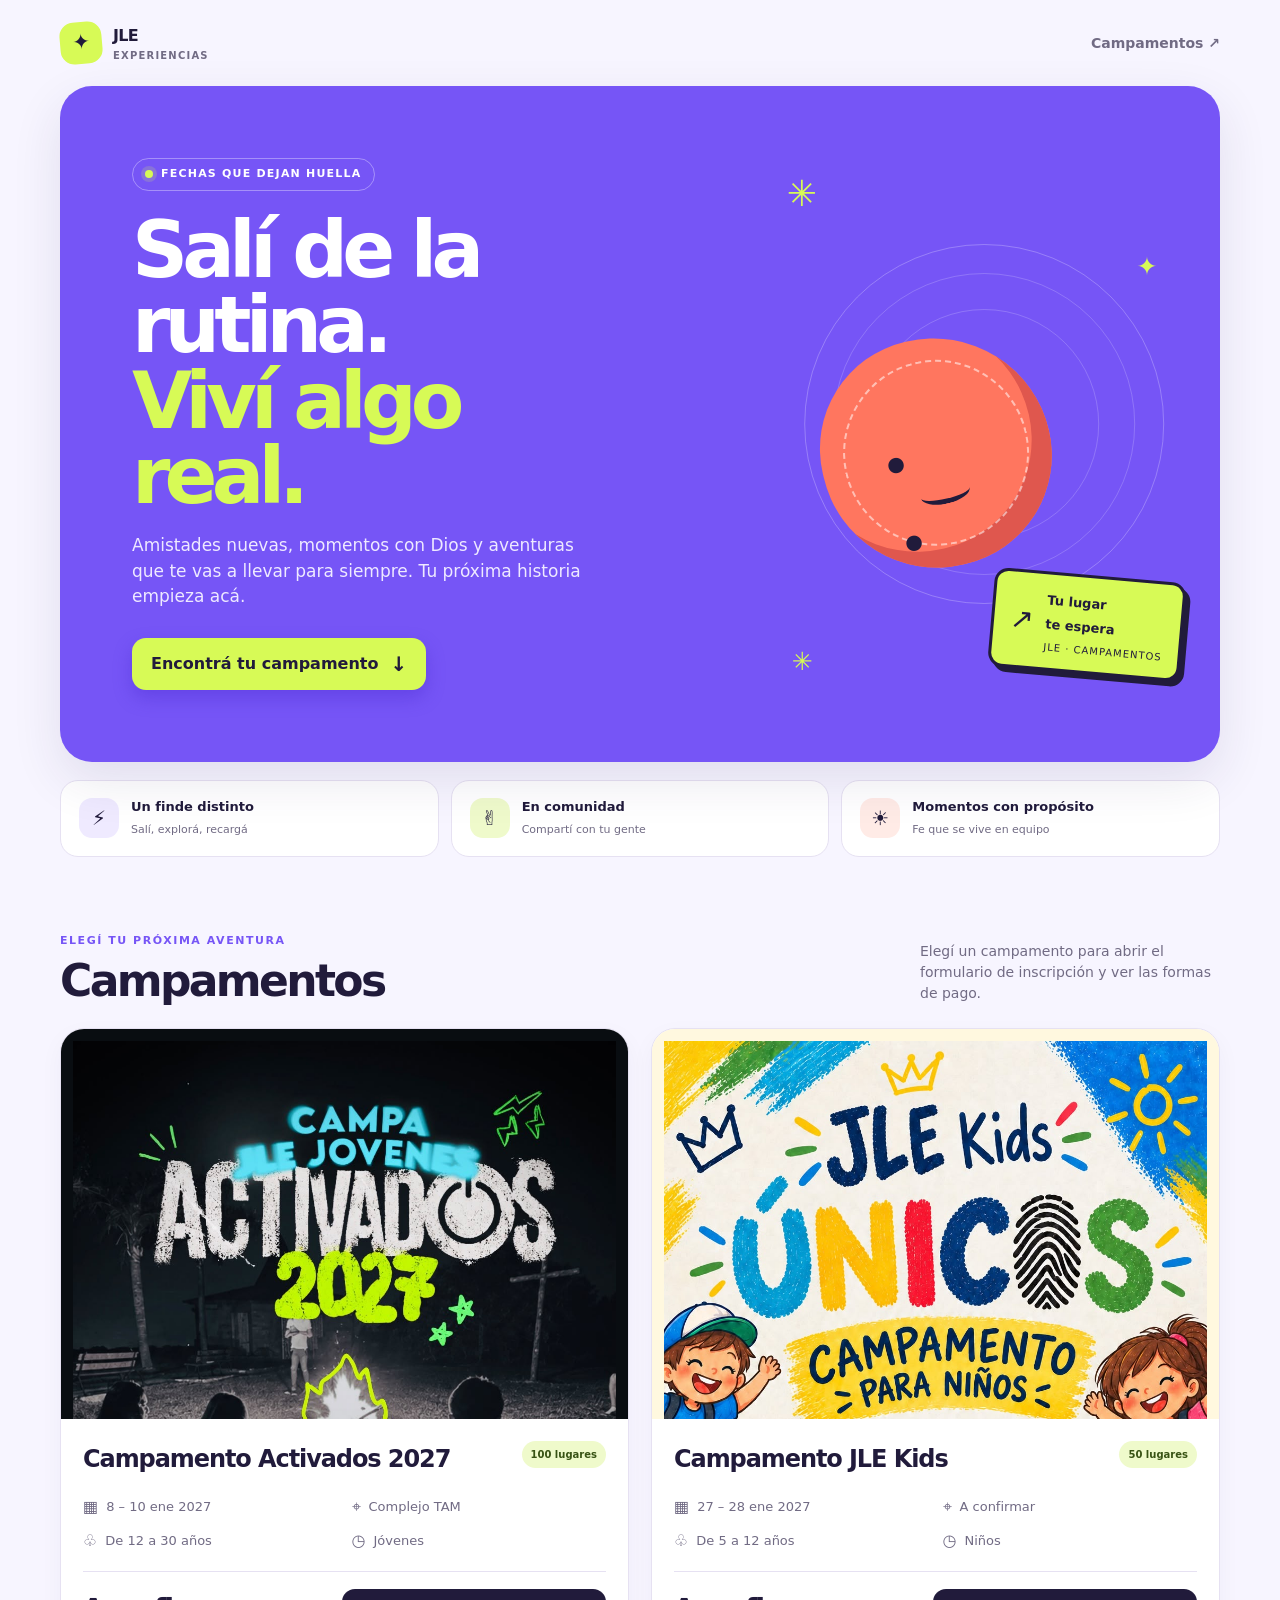
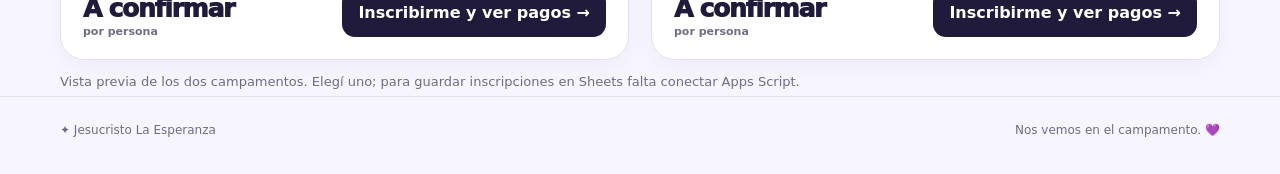
==== inscripcion.html @ 5f813d9d "Add files via upload" ====
<!DOCTYPE html>
<html lang="es-AR">
<head>
<meta charset="utf-8">
<meta name="viewport" content="width=device-width, initial-scale=1">
<meta name="theme-color" content="#f7f5ff">
<meta name="description" content="Viví los campamentos de Jesucristo La Esperanza. Elegí tu próxima experiencia e inscribite.">
<title>Experiencias JLE · Campamentos</title>
<style>
:root{
  color-scheme:light;
  --ink:#211b3b;--muted:#716b84;--paper:#f7f5ff;--white:#fff;
  --purple:#7655f6;--purple-dark:#5234d8;--lime:#d7fa56;--coral:#ff765f;
  --sky:#79dcf4;--line:#e6e1f2;--green:#1c7548;--red:#b42338;
  --shadow:0 18px 50px rgba(48,35,95,.11);--radius:24px;
}
*{box-sizing:border-box}
html{scroll-behavior:smooth}
body{margin:0;background:var(--paper);color:var(--ink);font:16px/1.5 Inter,ui-sans-serif,system-ui,-apple-system,"Segoe UI",sans-serif}
button,input,select,textarea{font:inherit}
button,a{-webkit-tap-highlight-color:transparent}
a{color:inherit}
.wrap{width:min(1160px,calc(100% - 40px));margin-inline:auto}
.topbar{display:flex;align-items:center;justify-content:space-between;padding:22px 0}
.brand{display:flex;align-items:center;gap:11px;text-decoration:none;font-weight:900;letter-spacing:-.04em}
.brand-mark{display:grid;place-items:center;width:42px;height:42px;border-radius:14px;background:var(--lime);color:var(--ink);font-size:21px;transform:rotate(-5deg)}
.brand small{display:block;color:var(--muted);font-size:10px;letter-spacing:.12em;text-transform:uppercase}
.nav-link{font-size:14px;font-weight:750;text-decoration:none;color:var(--muted)}
.nav-link:hover{color:var(--purple)}
.hero{position:relative;display:grid;grid-template-columns:1.1fr .9fr;min-height:430px;overflow:hidden;border-radius:32px;background:var(--purple);color:white;box-shadow:var(--shadow)}
.hero-copy{position:relative;z-index:2;padding:clamp(32px,6vw,72px)}
.eyebrow{display:inline-flex;align-items:center;gap:8px;border:1px solid rgba(255,255,255,.35);border-radius:999px;padding:7px 12px;font-size:11px;font-weight:850;letter-spacing:.11em;text-transform:uppercase}
.dot{width:8px;height:8px;border-radius:50%;background:var(--lime);box-shadow:0 0 0 4px rgba(215,250,86,.18)}
h1{max-width:600px;margin:22px 0 18px;font-size:clamp(43px,7vw,78px);line-height:.97;letter-spacing:-.075em}
h1 em{color:var(--lime);font-style:normal}
.hero-copy p{max-width:450px;margin:0;color:#eee9ff;font-size:17px}
.cta{display:inline-flex;align-items:center;gap:12px;margin-top:28px;padding:14px 19px;border:0;border-radius:14px;background:var(--lime);color:var(--ink);font-weight:850;text-decoration:none;box-shadow:0 8px 18px #482bd066;transition:transform .2s,box-shadow .2s}
.cta:hover{transform:translateY(-3px);box-shadow:0 12px 24px #482bd088}
.cta span{font-size:20px;line-height:1}
.hero-art{position:relative;min-height:350px;overflow:hidden}
.orbit{position:absolute;width:360px;height:360px;top:50%;left:50%;transform:translate(-43%,-50%);border:1px solid #ffffff40;border-radius:50%}
.orbit:before,.orbit:after{content:"";position:absolute;inset:28px;border:1px solid #ffffff30;border-radius:50%}
.orbit:after{inset:64px}
.sun{position:absolute;top:50%;left:50%;width:230px;height:230px;transform:translate(-50%,-50%);border-radius:48% 52% 49% 51%;background:var(--coral);box-shadow:inset -16px -20px 0 #df574e;rotate:-13deg}
.sun:before{content:"";position:absolute;inset:22px;border:2px dashed #fff8;border-radius:50%}
.sun-face{position:absolute;top:80px;left:50%;transform:translateX(-50%);font-size:53px;letter-spacing:12px;color:var(--ink)}
.sun-smile{position:absolute;top:145px;left:50%;transform:translateX(-50%);width:50px;height:22px;border-bottom:5px solid var(--ink);border-radius:0 0 50% 50%}
.spark{position:absolute;color:var(--lime);font-size:36px}
.spark.one{top:12%;left:17%}.spark.two{top:24%;right:12%;font-size:25px}.spark.three{bottom:12%;left:18%;font-size:25px}
.ticket{position:absolute;right:7%;bottom:13%;display:flex;align-items:center;gap:12px;padding:13px 16px;border:3px solid var(--ink);border-radius:14px;background:var(--lime);color:var(--ink);box-shadow:5px 5px 0 var(--ink);rotate:5deg}
.ticket strong{font-size:13px;line-height:1.1}.ticket small{display:block;margin-top:4px;font-size:10px;letter-spacing:.1em}
.ticket-mark{font-size:28px}
.perks{display:grid;grid-template-columns:repeat(3,1fr);gap:12px;margin:18px 0 76px}
.perk{display:flex;align-items:center;gap:12px;padding:16px 18px;border:1px solid var(--line);border-radius:18px;background:var(--white)}
.perk-icon{display:grid;place-items:center;flex:0 0 40px;height:40px;border-radius:13px;background:#efeaff;font-size:20px}
.perk:nth-child(2) .perk-icon{background:#effacb}.perk:nth-child(3) .perk-icon{background:#ffebe6}
.perk strong{display:block;font-size:13px}.perk small{color:var(--muted);font-size:11px}
section{scroll-margin-top:24px}
.section-head{display:flex;align-items:end;justify-content:space-between;gap:20px;margin-bottom:24px}
.kicker{margin:0 0 8px;color:var(--purple);font-size:11px;font-weight:900;letter-spacing:.14em;text-transform:uppercase}
h2{margin:0;font-size:clamp(30px,4vw,44px);line-height:1.05;letter-spacing:-.06em}
.section-note{max-width:300px;margin:0;color:var(--muted);font-size:14px}
.grid{display:grid;grid-template-columns:repeat(2,minmax(0,1fr));gap:22px}
.camp-card{overflow:hidden;border:1px solid var(--line);border-radius:24px;background:var(--white);box-shadow:0 8px 24px #29204a0a;transition:transform .2s,box-shadow .2s}
.camp-card:hover{transform:translateY(-5px);box-shadow:var(--shadow)}
.camp-poster{display:grid;place-items:center;height:390px;padding:12px;overflow:hidden}
.camp-poster img{display:block;width:100%;height:100%;object-fit:contain}
.poster-youth{background:#090d11}.poster-kids{background:#fff8df}
.pay-note{margin:10px 0 0;padding:12px;border-radius:12px;background:#f1edff;color:var(--purple-dark);font-size:12px}
.camp-art{position:relative;display:flex;align-items:flex-end;min-height:205px;padding:22px;overflow:hidden;color:var(--ink)}
.art-purple{background:var(--purple);color:white}.art-lime{background:var(--lime)}.art-coral{background:var(--coral)}.art-sky{background:var(--sky)}
.art-shape{position:absolute;right:8%;top:-30%;width:230px;height:230px;border:2px solid currentColor;border-radius:45% 55% 60% 40%;opacity:.48;rotate:25deg}
.art-shape:before,.art-shape:after{content:"";position:absolute;inset:17px;border:1px solid currentColor;border-radius:50%}
.art-shape:after{inset:39px}
.art-symbol{position:absolute;right:15%;top:12%;display:grid;place-items:center;width:130px;height:130px;border-radius:50%;background:#ffffff55;font-size:70px;rotate:-10deg}
.art-sticker{position:absolute;top:18px;left:20px;padding:7px 11px;border:1px solid currentColor;border-radius:999px;background:#ffffff55;font-size:10px;font-weight:900;letter-spacing:.1em;text-transform:uppercase}
.art-number{position:relative;z-index:1;font-size:clamp(35px,5vw,57px);font-weight:950;line-height:.9;letter-spacing:-.07em}
.card-body{padding:22px}
.card-top{display:flex;justify-content:space-between;align-items:flex-start;gap:12px}
.card-title{margin:0;font-size:24px;letter-spacing:-.045em}
.badge{flex:0 0 auto;padding:6px 9px;border-radius:999px;background:#effacb;color:#385314;font-size:10px;font-weight:900}
.badge.sold{background:#ffe5e4;color:#9c292b}
.card-meta{display:grid;grid-template-columns:1fr 1fr;gap:10px 14px;margin:18px 0;color:var(--muted);font-size:13px}
.meta{display:flex;align-items:center;gap:8px}.meta span:first-child{font-size:16px}
.card-bottom{display:flex;align-items:end;justify-content:space-between;gap:12px;padding-top:17px;border-top:1px solid var(--line)}
.price{font-size:25px;font-weight:950;letter-spacing:-.05em;line-height:1}
.price small{display:block;margin-top:5px;color:var(--muted);font-size:11px;font-weight:600;letter-spacing:0}
.select-btn,.primary,.ghost{border:0;border-radius:13px;padding:12px 16px;font-weight:850;cursor:pointer;transition:transform .18s,background .18s}
.select-btn{background:var(--ink);color:white}.select-btn:hover,.primary:hover{transform:translateY(-2px);background:var(--purple-dark)}
.select-btn:disabled{background:#b8b4c4;cursor:not-allowed;transform:none}
.empty{grid-column:1/-1;padding:42px;border:1px dashed #c9c2d9;border-radius:22px;color:var(--muted);text-align:center}
.loading{grid-column:1/-1;padding:28px;color:var(--muted);text-align:center}
#catalogMsg{min-height:24px;margin:12px 0 0;color:var(--muted);font-size:13px}
#checkout{margin:78px 0 70px;padding:clamp(22px,5vw,48px);border-radius:30px;background:#fff;box-shadow:var(--shadow)}
.checkout-head{display:flex;align-items:flex-start;justify-content:space-between;gap:20px;margin-bottom:26px}
.checkout-head p:last-child{max-width:410px;margin:10px 0 0;color:var(--muted)}
.step{display:flex;align-items:center;gap:8px;color:var(--purple);font-size:11px;font-weight:900;letter-spacing:.12em;text-transform:uppercase}
.step b{display:grid;place-items:center;width:26px;height:26px;border-radius:50%;background:var(--purple);color:#fff;letter-spacing:0}
.change-link{border:0;background:none;color:var(--purple);font-weight:850;text-decoration:underline;text-underline-offset:3px;cursor:pointer}
.selected-camp{display:flex;justify-content:space-between;align-items:center;gap:14px;margin-bottom:24px;padding:15px 18px;border-radius:17px;background:#f1edff}
.selected-camp strong{display:block;font-size:15px}.selected-camp span{color:var(--muted);font-size:12px}
.form-grid{display:grid;grid-template-columns:minmax(0,1.35fr) minmax(260px,.65fr);gap:24px;align-items:start}
fieldset{min-width:0;margin:0 0 16px;padding:20px;border:1px solid var(--line);border-radius:19px}
legend{padding:0 7px;font-size:15px;font-weight:900}
label{display:block;margin:10px 0 5px;font-size:12px;font-weight:800}
input,select,textarea{width:100%;min-height:46px;padding:11px 12px;border:1px solid #d9d3e7;border-radius:11px;background:#fff;color:var(--ink);font-size:14px}
textarea{resize:vertical}
input:focus-visible,select:focus-visible,textarea:focus-visible,button:focus-visible,a:focus-visible{outline:3px solid #a28cff;outline-offset:2px}
.row{display:grid;grid-template-columns:1fr 1fr;gap:10px 13px}
.part{position:relative;margin-top:15px;padding-top:13px;border-top:1px dashed var(--line)}
.part-head{display:flex;align-items:center;justify-content:space-between}
.part-head h3{margin:0;font-size:14px}
.remove{border:0;background:none;color:var(--red);font-size:12px;font-weight:800;cursor:pointer}
.add-btn,.ghost{background:#f1edff;color:var(--purple-dark)}
.add-btn{margin-top:14px;padding:10px 13px;border:0;border-radius:11px;font-size:13px;font-weight:850;cursor:pointer}
.add-btn:disabled{opacity:.45;cursor:not-allowed}
.check{display:flex;align-items:flex-start;gap:10px;margin-top:14px;padding:12px;border-radius:12px;background:#fff8df}
.check input{width:18px;min-height:18px;margin:2px 0 0;flex:0 0 auto}
.check label{margin:0;font-size:12px;font-weight:650}
.summary{position:sticky;top:18px;padding:21px;border-radius:19px;background:var(--ink);color:#fff}
.summary h3{margin:0 0 16px;font-size:17px}
.sum-row{display:flex;justify-content:space-between;gap:12px;margin:10px 0;color:#ded9ee;font-size:13px}
.sum-row.total{margin-top:15px;padding-top:15px;border-top:1px solid #ffffff35;color:#fff;font-size:18px;font-weight:900}
.deposit{margin:15px 0 0;padding:12px;border-radius:12px;background:#ffffff12;color:#e8e3f4;font-size:12px}
.deposit strong{color:var(--lime)}
.primary{width:100%;margin-top:13px;background:var(--lime);color:var(--ink);font-size:15px}
.primary:hover{background:#c2ed36;color:var(--ink)}
.primary:disabled{opacity:.6;cursor:wait;transform:none}
.fineprint{margin:10px 0 0;color:var(--muted);font-size:11px;text-align:center}
#msg{min-height:24px;margin:12px 0 0;font-size:13px;font-weight:750}
#msg.ok{color:var(--green)}#msg.error{color:var(--red)}
.hp{position:absolute;left:-10000px;top:auto;width:1px;height:1px;overflow:hidden}
.hidden{display:none!important}
footer{padding:24px 0 35px;border-top:1px solid var(--line);color:var(--muted);font-size:12px}
.footer-inner{display:flex;justify-content:space-between;gap:16px;align-items:center}
@media(max-width:760px){
 .hero{grid-template-columns:1fr;min-height:auto}.hero-copy{padding-bottom:20px}.hero-art{min-height:260px;margin-top:-16px}
 .sun{width:185px;height:185px}.sun-face{top:63px;font-size:43px}.sun-smile{top:117px}
 .orbit{width:280px;height:280px}.perks{grid-template-columns:1fr;margin-bottom:60px}
 .perk{padding:12px 14px}.section-head{display:block}.section-note{margin-top:12px}
 .form-grid{grid-template-columns:1fr}.summary{position:static}.checkout-head{display:block}
}
@media(max-width:560px){
 .wrap{width:min(100% - 28px,1160px)}.topbar{padding:15px 0}
 .nav-link{font-size:12px}.brand-mark{width:37px;height:37px}
 .hero{border-radius:24px}.hero-copy{padding:27px 23px 10px}
 h1{font-size:50px}.hero-copy p{font-size:15px}
 .hero-art{min-height:235px}.ticket{right:7%;bottom:8%}
 .grid{grid-template-columns:1fr;gap:15px}.camp-art{min-height:180px}
 .card-body{padding:18px}.card-title{font-size:21px}
 #checkout{margin:58px 0;padding:18px 14px;border-radius:23px}
 fieldset{padding:15px}.row{grid-template-columns:1fr 1fr}
 .selected-camp{align-items:flex-start;padding:13px}
 .footer-inner{align-items:flex-start;flex-direction:column}
}
@media(max-width:390px){.row{grid-template-columns:1fr}.card-bottom{align-items:center}}
@media(prefers-reduced-motion:reduce){*,*:before,*:after{scroll-behavior:auto!important;transition:none!important}}
</style>
</head>
<body>
<header class="wrap topbar">
  <a class="brand" href="#" aria-label="Experiencias Jesucristo La Esperanza, inicio">
    <span class="brand-mark" aria-hidden="true">✦</span><span>JLE<small>Experiencias</small></span>
  </a>
  <a class="nav-link" href="#campamentos">Campamentos <span aria-hidden="true">↗</span></a>
</header>

<main class="wrap">
  <section class="hero" aria-labelledby="hero-title">
    <div class="hero-copy">
      <span class="eyebrow"><span class="dot"></span> Fechas que dejan huella</span>
      <h1 id="hero-title">Salí de la rutina.<br><em>Viví algo real.</em></h1>
      <p>Amistades nuevas, momentos con Dios y aventuras que te vas a llevar para siempre. Tu próxima historia empieza acá.</p>
      <a class="cta" href="#campamentos">Encontrá tu campamento <span aria-hidden="true">↓</span></a>
    </div>
    <div class="hero-art" aria-hidden="true">
      <div class="orbit"></div><span class="spark one">✳</span><span class="spark two">✦</span><span class="spark three">✳</span>
      <div class="sun"><span class="sun-face">• •</span><span class="sun-smile"></span></div>
      <div class="ticket"><span class="ticket-mark">↗</span><span><strong>Tu lugar<br>te espera</strong><small>JLE · CAMPAMENTOS</small></span></div>
    </div>
  </section>

  <div class="perks" aria-label="Lo que vas a encontrar">
    <div class="perk"><span class="perk-icon" aria-hidden="true">⚡</span><span><strong>Un finde distinto</strong><small>Salí, explorá, recargá</small></span></div>
    <div class="perk"><span class="perk-icon" aria-hidden="true">✌️</span><span><strong>En comunidad</strong><small>Compartí con tu gente</small></span></div>
    <div class="perk"><span class="perk-icon" aria-hidden="true">☀️</span><span><strong>Momentos con propósito</strong><small>Fe que se vive en equipo</small></span></div>
  </div>

  <section id="campamentos" aria-labelledby="catalog-title">
    <div class="section-head">
      <div><p class="kicker">Elegí tu próxima aventura</p><h2 id="catalog-title">Campamentos</h2></div>
      <p class="section-note">Elegí un campamento para abrir el formulario de inscripción y ver las formas de pago.</p>
    </div>
    <div class="grid" id="camps"><div class="loading" role="status">Estamos preparando las experiencias…</div></div>
    <p id="catalogMsg" role="status" aria-live="polite"></p>
  </section>

  <section id="checkout" class="hidden" aria-labelledby="checkout-title">
    <div class="checkout-head">
      <div>
        <div class="step"><b>1</b> Tu inscripción</div>
        <h2 id="checkout-title">Armá tu grupo</h2>
        <p>Dejanos los datos de quien organiza y de cada participante. Te mandamos la confirmación por correo.</p>
      </div>
      <button class="change-link" id="changeCamp" type="button">Cambiar campamento</button>
    </div>
    <div class="selected-camp" id="selectedCamp"></div>
    <form id="f" novalidate>
      <div class="form-grid">
        <div>
          <fieldset>
            <legend>Datos de contacto</legend>
            <label for="nombre">Nombre y apellido del responsable</label>
            <input id="nombre" autocomplete="name" required>
            <div class="row">
              <div><label for="email">Correo electrónico</label><input id="email" type="email" autocomplete="email" required></div>
              <div><label for="tel">Teléfono / WhatsApp</label><input id="tel" type="tel" autocomplete="tel" required></div>
            </div>
            <label for="lider">Líder o célula <span style="color:var(--muted);font-weight:600">(opcional)</span></label>
            <input id="lider" autocomplete="organization">
          </fieldset>
          <fieldset>
            <legend>¿Quiénes vienen?</legend>
            <div id="parts"></div>
            <button type="button" class="add-btn" id="add">＋ Agregar participante</button>
            <div id="autBox" class="check hidden">
              <input type="checkbox" id="aut">
              <label for="aut">Soy padre, madre o tutor legal de los menores inscriptos y los autorizo a participar del campamento.</label>
            </div>
          </fieldset>
          <fieldset>
            <legend>Forma de pago</legend>
            <label for="metodo">¿Cómo pensás pagar?</label>
            <select id="metodo"><option value="Transferencia">Transferencia bancaria</option><option value="Efectivo en la iglesia">Efectivo en la iglesia</option></select><p class="pay-note" id="payInfo" aria-live="polite"></p>
            <label for="notas">Aclaraciones <span style="color:var(--muted);font-weight:600">(opcional)</span></label>
            <textarea id="notas" rows="2"></textarea>
          </fieldset>
        </div>
        <aside class="summary" aria-label="Resumen de inscripción">
          <h3>Tu resumen <span aria-hidden="true">✦</span></h3>
          <div class="sum-row"><span id="sumCampName">Campamento</span><span id="sumQty">1 persona</span></div>
          <div class="sum-row"><span>Valor por persona</span><span id="sumUnit">A confirmar</span></div>
          <div class="sum-row total"><span>Total</span><span id="total">A confirmar</span></div>
          <p class="deposit" id="deposit"></p>
          <button class="primary" id="send" type="submit">Continuar con inscripción <span aria-hidden="true">→</span></button>
          <p class="fineprint">El equipo te contactará para coordinar el pago.</p>
          <p id="msg" role="status" aria-live="polite"></p>
        </aside>
      </div>
      <label class="hp" for="web">Dejá este campo vacío</label>
      <input class="hp" id="web" tabindex="-1" autocomplete="off" aria-hidden="true">
    </form>
  </section>
</main>

<footer><div class="wrap footer-inner"><span>✦ Jesucristo La Esperanza</span><span>Nos vemos en el campamento. <span aria-hidden="true">💜</span></span></div></footer>

<script>
// Pegá acá la URL de tu Web App de Apps Script (termina en /exec)
const API = 'https://script.google.com/macros/s/AKfycbx9phbyoo_JLRmkkNw7UO9kLhgOfu-xBb0XhtQ4ASaRPKQvbKYrgSCr2ILV1wZK1PAU/exec';
const POSTERS = { 'activados-2027': {src:'[data-uri]',alt:'Afiche del campamento de jóvenes Activados 2027, del 8 al 10 de enero en Complejo TAM.',frame:'poster-youth'}, 'jle-kids-2027': {src:'[data-uri]',alt:'Afiche JLE Kids Únicos, campamento para niños el 27 y 28 de enero.',frame:'poster-kids'} };
const CAMPS_FALLBACK = [
  {id:'activados-2027',nombre:'Campamento Activados 2027',inicio:'2027-01-08',fin:'2027-01-10',lugar:'Complejo TAM',publico:'Jóvenes',edadMin:12,edadMax:30,precio:0,sena:0,cupo:100,disponibles:100,estado:'Abierto'},
  {id:'jle-kids-2027',nombre:'Campamento JLE Kids',inicio:'2027-01-27',fin:'2027-01-28',lugar:'A confirmar',publico:'Niños',edadMin:5,edadMax:12,precio:0,sena:0,cupo:50,disponibles:50,estado:'Abierto'}
];
const $ = id => document.getElementById(id);
let camps = [];
let selectedId = '';
let nextPartId = 0;
const money = n => n ? new Intl.NumberFormat('es-AR',{style:'currency',currency:'ARS',maximumFractionDigits:0}).format(n) : 'A confirmar';

function parseLocalDate(value) {
  if (!value) return null;
  const p = value.split('-').map(Number);
  return new Date(p[0],p[1]-1,p[2],12);
}
function shortDate(value) {
  const d = parseLocalDate(value);
  return d ? new Intl.DateTimeFormat('es-AR',{day:'numeric',month:'short'}).format(d).replace('.','') : value;
}
function dateRange(c) {
  const a = parseLocalDate(c.inicio), b = parseLocalDate(c.fin);
  if (!a || !b) return c.inicio + ' – ' + c.fin;
  const sameMonth = a.getMonth() === b.getMonth() && a.getFullYear() === b.getFullYear();
  const start = sameMonth ? String(a.getDate()) : shortDate(c.inicio);
  return start + ' – ' + shortDate(c.fin) + ' ' + b.getFullYear();
}
function current() { return camps.find(c => c.id === selectedId); }
function ageAt(birth, when) {
  const n = parseLocalDate(birth), ref = parseLocalDate(when);
  if (!n || !ref) return null;
  let age = ref.getFullYear() - n.getFullYear();
  if (ref.getMonth() < n.getMonth() || (ref.getMonth() === n.getMonth() && ref.getDate() < n.getDate())) age--;
  return age;
}
function setMessage(text, kind) {
  const el = $('msg');
  el.textContent = text;
  el.className = kind || '';
}
function textElement(tag, text, className) {
  const el = document.createElement(tag);
  if (className) el.className = className;
  el.textContent = text;
  return el;
}
function ageText(c) {
  if (!c.edadMin && !c.edadMax) return 'Todas las edades';
  return 'De ' + (c.edadMin || 0) + ' a ' + (c.edadMax || '—') + ' años';
}
function renderCamps() {
  const list = $('camps');
  list.replaceChildren();
  const open = camps.filter(c => c.estado === 'Abierto');
  if (!open.length) {
    list.appendChild(textElement('div','Pronto vamos a anunciar nuevas fechas. ¡Estate atento!','empty'));
    return;
  }
  open.forEach((c,index) => {
    const available = Number(c.disponibles) || 0;
    const card = document.createElement('article');
    card.className = 'camp-card';
    const posterData = POSTERS[c.id];
    let artwork;
    if (posterData) {
      artwork = document.createElement('div');
      artwork.className = 'camp-poster ' + posterData.frame;
      const posterImage = document.createElement('img');
      posterImage.src = posterData.src;
      posterImage.alt = posterData.alt;
      posterImage.loading = 'lazy';
      artwork.appendChild(posterImage);
    } else {
      artwork = document.createElement('div');
      artwork.className = 'camp-art art-' + ['purple','lime','coral','sky'][index % 4];
      artwork.setAttribute('aria-hidden','true');
      const shape = document.createElement('span'); shape.className = 'art-shape';
      const symbol = document.createElement('span'); symbol.className = 'art-symbol'; symbol.textContent = ['✦','☀','↗','✳'][index % 4];
      const sticker = textElement('span',c.publico || 'Experiencia','art-sticker');
      const date = parseLocalDate(c.inicio);
      const number = textElement('div',date ? String(date.getDate()).padStart(2,'0') : 'JLE','art-number');
      artwork.append(shape,symbol,sticker,number);
    }
    const body = document.createElement('div'); body.className = 'card-body';
    const top = document.createElement('div'); top.className = 'card-top';
    top.appendChild(textElement('h3',c.nombre,'card-title'));
    const badge = textElement('span',available ? (available <= 8 ? '¡Últimos ' + available + '!' : available + ' lugares') : 'Agotado','badge' + (available ? '' : ' sold'));
    top.appendChild(badge);
    const meta = document.createElement('div'); meta.className = 'card-meta';
    const details = [['▦',dateRange(c)],['⌖',c.lugar || 'Lugar a confirmar'],['♧',ageText(c)],['◷',(c.publico || 'Campamento')]];
    details.forEach(item => { const cell = document.createElement('div'); cell.className='meta'; cell.append(textElement('span',item[0]),textElement('span',item[1])); meta.appendChild(cell); });
    const bottom = document.createElement('div'); bottom.className='card-bottom';
    const price = document.createElement('div'); price.className='price'; price.appendChild(document.createTextNode(money(c.precio)));
    price.appendChild(textElement('small','por persona'));
    const btn = textElement('button',available ? 'Inscribirme y ver pagos →' : 'Sin cupos','select-btn');
    btn.type='button'; btn.disabled=!available; btn.addEventListener('click',() => chooseCamp(c.id));
    bottom.append(price,btn); body.append(top,meta,bottom); card.append(artwork,body); list.appendChild(card);
  });
}
function chooseCamp(id) {
  const c = camps.find(item => item.id === id);
  if (!c || !Number(c.disponibles)) return;
  selectedId = id;
  $('checkout').classList.remove('hidden');
  $('selectedCamp').replaceChildren(
    textElement('strong',c.nombre),
    textElement('span',dateRange(c) + ' · ' + (c.lugar || 'Lugar a confirmar') + ' · ' + ageText(c))
  );
  $('sumCampName').textContent = c.nombre;
  $('parts').replaceChildren();
  addPart();
  setMessage('', '');
  refresh();
  $('checkout').scrollIntoView({behavior:'smooth',block:'start'});
}
function addPart() {
  const c = current();
  const max = Math.min(10, c ? Number(c.disponibles) : 10);
  if ($('parts').children.length >= max) return;
  const id = ++nextPartId;
  const n = $('parts').children.length + 1;
  const box = document.createElement('div'); box.className='part'; box.dataset.partId=String(id);
  const head = document.createElement('div'); head.className='part-head';
  head.appendChild(textElement('h3','Participante ' + n));
  if (n > 1) {
    const remove = textElement('button','Quitar','remove'); remove.type='button';
    remove.addEventListener('click',() => { box.remove(); renumberParts(); refresh(); });
    head.appendChild(remove);
  }
  const row = document.createElement('div'); row.className='row';
  [['Nombre','nombre','text'],['Apellido','apellido','text'],['DNI','dni','text'],['Fecha de nacimiento','fechaNac','date']].forEach(def => {
    const cell=document.createElement('div'), lab=textElement('label',def[0]);
    const input=document.createElement('input'); input.dataset.k=def[1]; input.required=true; input.type=def[2];
    if (def[1]==='dni') input.inputMode='numeric';
    if (def[1]==='fechaNac') input.addEventListener('change',refresh);
    lab.htmlFor='participant-' + id + '-' + def[1]; input.id=lab.htmlFor;
    cell.append(lab,input); row.appendChild(cell);
  });
  const foodLabel=textElement('label','Alimentación o alergias (opcional)'); foodLabel.htmlFor='participant-' + id + '-alimentacion';
  const food=document.createElement('input'); food.dataset.k='alimentacion'; food.id=foodLabel.htmlFor;
  box.append(head,row,foodLabel,food); $('parts').appendChild(box);
  updateAddButton(); refresh();
}
function renumberParts() {
  [...$('parts').children].forEach((box,i) => {
    box.querySelector('h3').textContent='Participante ' + (i+1);
    const remove=box.querySelector('.remove');
    if (i===0 && remove) remove.remove();
    if (i>0 && !remove) {
      const btn=textElement('button','Quitar','remove'); btn.type='button';
      btn.addEventListener('click',() => { box.remove(); renumberParts(); refresh(); });
      box.querySelector('.part-head').appendChild(btn);
    }
  });
  updateAddButton();
}
function updateAddButton() {
  const c=current(), max=Math.min(10,c ? Number(c.disponibles) : 10);
  const n=$('parts').children.length;
  $('add').disabled=n>=max;
  $('add').textContent=n>=max ? 'Cupo máximo alcanzado' : '＋ Agregar participante';
}
function refresh() {
  const c=current();
  if (!c) return;
  const count=$('parts').children.length;
  $('sumQty').textContent=count + (count===1 ? ' persona' : ' personas');
  $('sumUnit').textContent=money(Number(c.precio)||0);
  $('total').textContent=money((Number(c.precio)||0)*count);
  $('deposit').replaceChildren();
  if (Number(c.sena)>0) {
    const lead=document.createTextNode('Seña sugerida: ');
    const strong=textElement('strong',money(Number(c.sena)*count) + ' total (' + money(Number(c.sena)) + ' por persona).');
    $('deposit').append(lead,strong);
  } else {
    $('deposit').textContent='El equipo te va a compartir los datos de pago después de recibir tu inscripción.';
  }
  const hasMinor=[...document.querySelectorAll('[data-k="fechaNac"]')].some(input => {
    const age=ageAt(input.value,c.inicio); return age !== null && age < 18;
  });
  $('autBox').classList.toggle('hidden',!hasMinor);
}
function msg(text, kind) { setMessage(text,kind); }
function updatePaymentInfo() { $('payInfo').textContent = $('metodo').value === 'Transferencia' ? 'El equipo te enviará por correo el alias/CBU y cómo compartir el comprobante. La transferencia no se procesa dentro de esta página.' : 'Elegiste pagar en efectivo en la iglesia. El equipo te contactará para coordinar el pago.'; }
async function init() {
  try {
    if (API === 'PEGAR_URL_DE_APPS_SCRIPT') throw new Error('API sin configurar');
    const response=await fetch(API);
    if (!response.ok) throw new Error('No se pudo consultar el catálogo');
    const data=await response.json();
    camps=Array.isArray(data.campamentos) ? data.campamentos : [];
    renderCamps();
    const q=new URLSearchParams(location.search).get('c');
    if (q && camps.some(c => c.id===q && c.estado==='Abierto' && Number(c.disponibles)>0)) chooseCamp(q);
  } catch (e) {
    camps = CAMPS_FALLBACK.map(c => ({...c}));
    renderCamps();
    $('catalogMsg').className = 'preview'; $('catalogMsg').textContent = 'Vista previa de los dos campamentos. Elegí uno; para guardar inscripciones en Sheets falta conectar Apps Script.';
  }
}
$('add').addEventListener('click',addPart); $('metodo').addEventListener('change',updatePaymentInfo); updatePaymentInfo();
$('changeCamp').addEventListener('click',() => { $('checkout').classList.add('hidden'); $('campamentos').scrollIntoView({behavior:'smooth'}); });
$('f').addEventListener('submit',async event => {
  event.preventDefault();
  if (API === 'PEGAR_URL_DE_APPS_SCRIPT') { msg('Falta configurar la URL de Apps Script para guardar esta inscripción en Google Sheets.', 'error'); return; }
  const c=current();
  if (!c) { msg('Elegí un campamento para continuar.','error'); return; }
  if (!$('f').checkValidity()) { $('f').reportValidity(); return; }
  if (!$('autBox').classList.contains('hidden') && !$('aut').checked) { msg('Confirmá la autorización del padre, madre o tutor para continuar.','error'); return; }
  const participantes=[...$('parts').children].map(box => Object.fromEntries([...box.querySelectorAll('[data-k]')].map(input => [input.dataset.k,input.value])));
  if (participantes.length > Number(c.disponibles)) { msg('Quedan ' + c.disponibles + ' lugares disponibles para este campamento.','error'); return; }
  $('send').disabled=true; msg('Enviando tu inscripción…','');
  const body={campamentoId:c.id,nombre:$('nombre').value,email:$('email').value,telefono:$('tel').value,lider:$('lider').value,
    metodo:$('metodo').value,notas:$('notas').value,autorizacion:$('aut').checked,participantes,web:$('web').value};
  try {
    const response=await fetch(API,{method:'POST',headers:{'Content-Type':'text/plain;charset=utf-8'},body:JSON.stringify(body)});
    const result=await response.json();
    if (result.ok) {
      msg('¡Listo! Tu inscripción ' + result.id + ' quedó registrada. Revisá tu correo (y la carpeta de spam).','ok');
      $('f').reset(); $('parts').replaceChildren(); addPart(); $('aut').checked=false; refresh();
    } else msg(result.error || 'No pudimos procesar la inscripción. Probá de nuevo.','error');
  } catch (e) {
    msg('No pudimos enviar la inscripción. Probá de nuevo en unos minutos.','error');
  } finally { $('send').disabled=false; }
});
init();
</script>
</body>
</html>
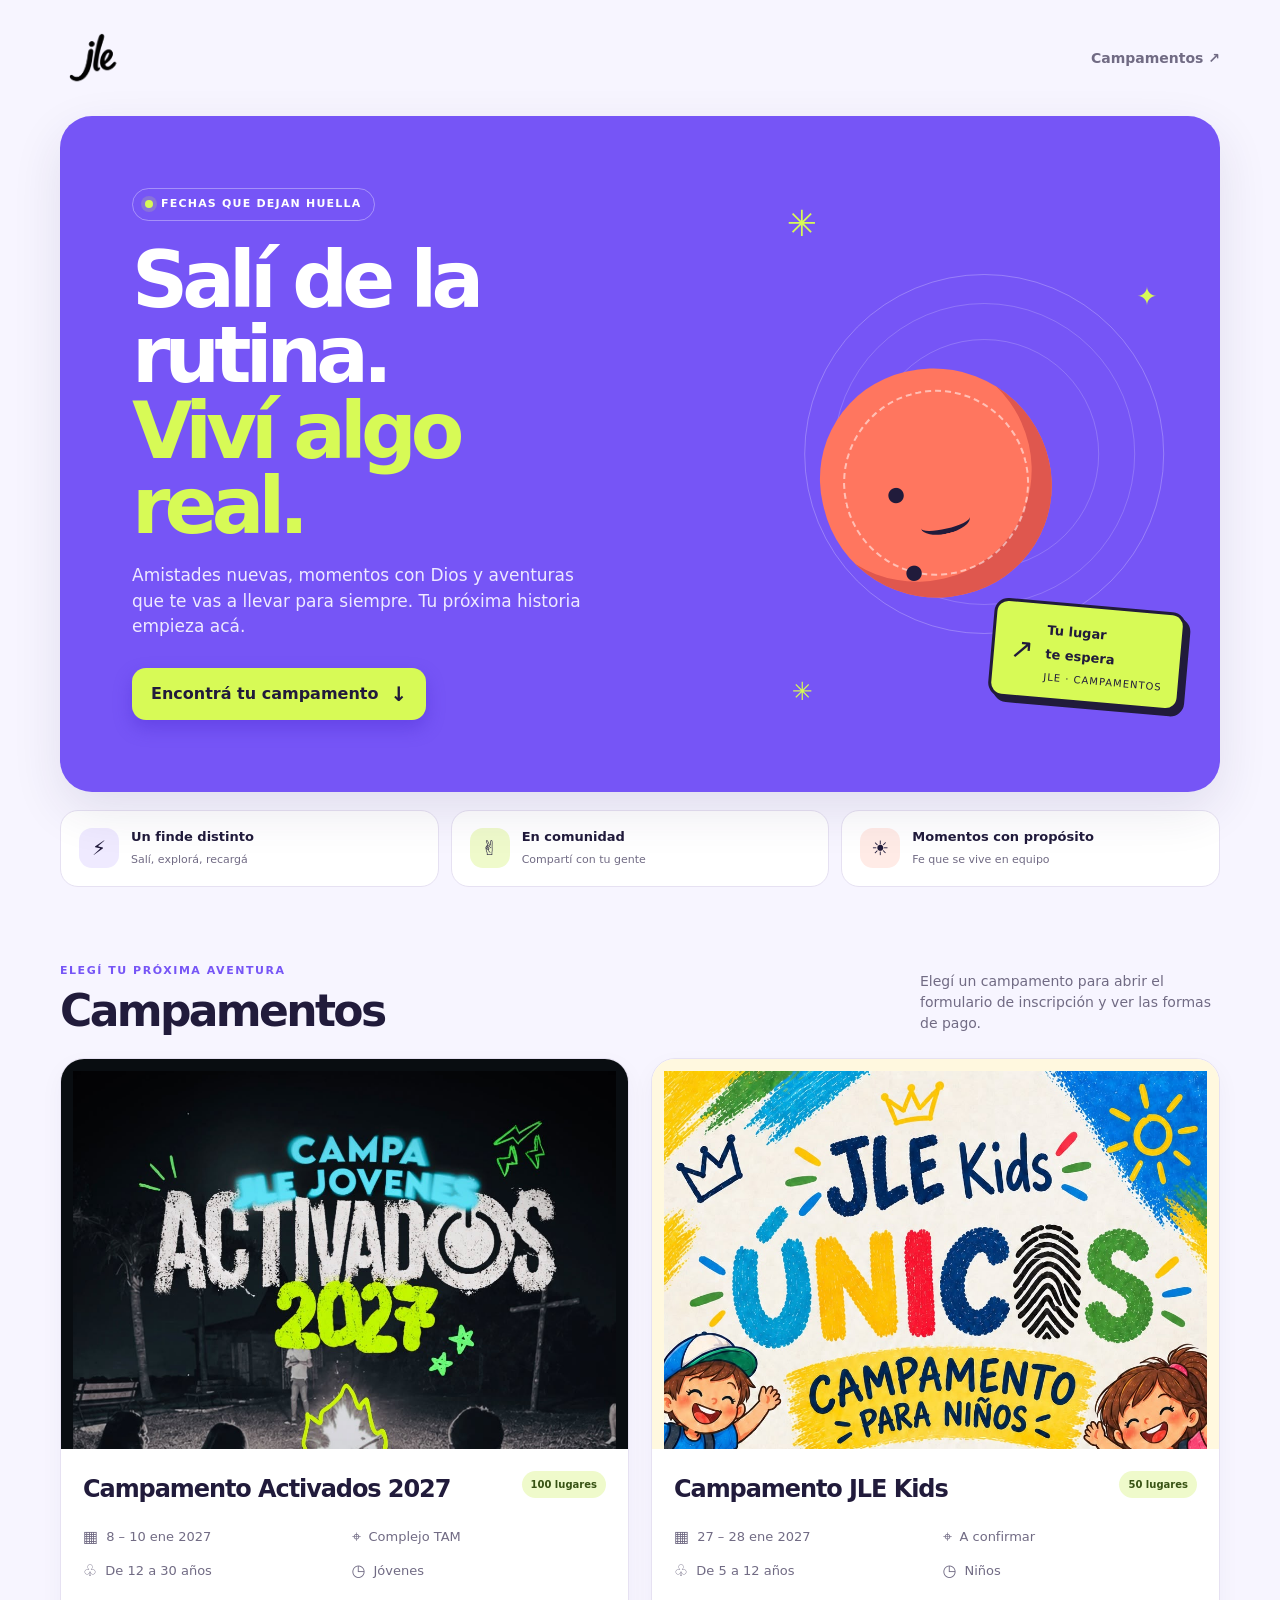
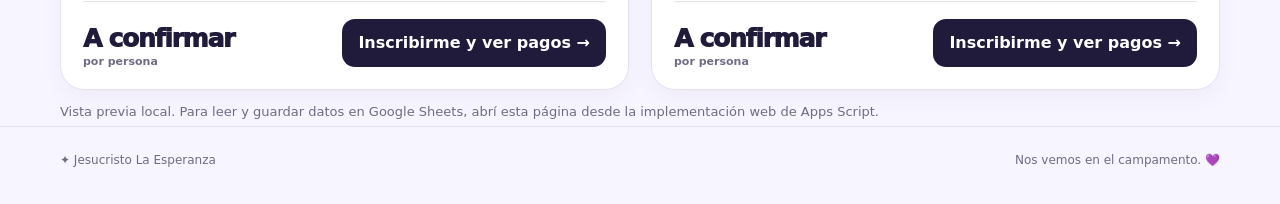
==== commit 67c0736c: "Add files via upload" ====
--- a/inscripcion.html
+++ b/inscripcion.html
@@ -6,161 +6,16 @@
 <meta name="theme-color" content="#f7f5ff">
 <meta name="description" content="Viví los campamentos de Jesucristo La Esperanza. Elegí tu próxima experiencia e inscribite.">
 <title>Experiencias JLE · Campamentos</title>
-<style>
-:root{
-  color-scheme:light;
-  --ink:#211b3b;--muted:#716b84;--paper:#f7f5ff;--white:#fff;
-  --purple:#7655f6;--purple-dark:#5234d8;--lime:#d7fa56;--coral:#ff765f;
-  --sky:#79dcf4;--line:#e6e1f2;--green:#1c7548;--red:#b42338;
-  --shadow:0 18px 50px rgba(48,35,95,.11);--radius:24px;
-}
-*{box-sizing:border-box}
-html{scroll-behavior:smooth}
-body{margin:0;background:var(--paper);color:var(--ink);font:16px/1.5 Inter,ui-sans-serif,system-ui,-apple-system,"Segoe UI",sans-serif}
-button,input,select,textarea{font:inherit}
-button,a{-webkit-tap-highlight-color:transparent}
-a{color:inherit}
-.wrap{width:min(1160px,calc(100% - 40px));margin-inline:auto}
-.topbar{display:flex;align-items:center;justify-content:space-between;padding:22px 0}
-.brand{display:flex;align-items:center;gap:11px;text-decoration:none;font-weight:900;letter-spacing:-.04em}
-.brand-mark{display:grid;place-items:center;width:42px;height:42px;border-radius:14px;background:var(--lime);color:var(--ink);font-size:21px;transform:rotate(-5deg)}
-.brand small{display:block;color:var(--muted);font-size:10px;letter-spacing:.12em;text-transform:uppercase}
-.nav-link{font-size:14px;font-weight:750;text-decoration:none;color:var(--muted)}
-.nav-link:hover{color:var(--purple)}
-.hero{position:relative;display:grid;grid-template-columns:1.1fr .9fr;min-height:430px;overflow:hidden;border-radius:32px;background:var(--purple);color:white;box-shadow:var(--shadow)}
-.hero-copy{position:relative;z-index:2;padding:clamp(32px,6vw,72px)}
-.eyebrow{display:inline-flex;align-items:center;gap:8px;border:1px solid rgba(255,255,255,.35);border-radius:999px;padding:7px 12px;font-size:11px;font-weight:850;letter-spacing:.11em;text-transform:uppercase}
-.dot{width:8px;height:8px;border-radius:50%;background:var(--lime);box-shadow:0 0 0 4px rgba(215,250,86,.18)}
-h1{max-width:600px;margin:22px 0 18px;font-size:clamp(43px,7vw,78px);line-height:.97;letter-spacing:-.075em}
-h1 em{color:var(--lime);font-style:normal}
-.hero-copy p{max-width:450px;margin:0;color:#eee9ff;font-size:17px}
-.cta{display:inline-flex;align-items:center;gap:12px;margin-top:28px;padding:14px 19px;border:0;border-radius:14px;background:var(--lime);color:var(--ink);font-weight:850;text-decoration:none;box-shadow:0 8px 18px #482bd066;transition:transform .2s,box-shadow .2s}
-.cta:hover{transform:translateY(-3px);box-shadow:0 12px 24px #482bd088}
-.cta span{font-size:20px;line-height:1}
-.hero-art{position:relative;min-height:350px;overflow:hidden}
-.orbit{position:absolute;width:360px;height:360px;top:50%;left:50%;transform:translate(-43%,-50%);border:1px solid #ffffff40;border-radius:50%}
-.orbit:before,.orbit:after{content:"";position:absolute;inset:28px;border:1px solid #ffffff30;border-radius:50%}
-.orbit:after{inset:64px}
-.sun{position:absolute;top:50%;left:50%;width:230px;height:230px;transform:translate(-50%,-50%);border-radius:48% 52% 49% 51%;background:var(--coral);box-shadow:inset -16px -20px 0 #df574e;rotate:-13deg}
-.sun:before{content:"";position:absolute;inset:22px;border:2px dashed #fff8;border-radius:50%}
-.sun-face{position:absolute;top:80px;left:50%;transform:translateX(-50%);font-size:53px;letter-spacing:12px;color:var(--ink)}
-.sun-smile{position:absolute;top:145px;left:50%;transform:translateX(-50%);width:50px;height:22px;border-bottom:5px solid var(--ink);border-radius:0 0 50% 50%}
-.spark{position:absolute;color:var(--lime);font-size:36px}
-.spark.one{top:12%;left:17%}.spark.two{top:24%;right:12%;font-size:25px}.spark.three{bottom:12%;left:18%;font-size:25px}
-.ticket{position:absolute;right:7%;bottom:13%;display:flex;align-items:center;gap:12px;padding:13px 16px;border:3px solid var(--ink);border-radius:14px;background:var(--lime);color:var(--ink);box-shadow:5px 5px 0 var(--ink);rotate:5deg}
-.ticket strong{font-size:13px;line-height:1.1}.ticket small{display:block;margin-top:4px;font-size:10px;letter-spacing:.1em}
-.ticket-mark{font-size:28px}
-.perks{display:grid;grid-template-columns:repeat(3,1fr);gap:12px;margin:18px 0 76px}
-.perk{display:flex;align-items:center;gap:12px;padding:16px 18px;border:1px solid var(--line);border-radius:18px;background:var(--white)}
-.perk-icon{display:grid;place-items:center;flex:0 0 40px;height:40px;border-radius:13px;background:#efeaff;font-size:20px}
-.perk:nth-child(2) .perk-icon{background:#effacb}.perk:nth-child(3) .perk-icon{background:#ffebe6}
-.perk strong{display:block;font-size:13px}.perk small{color:var(--muted);font-size:11px}
-section{scroll-margin-top:24px}
-.section-head{display:flex;align-items:end;justify-content:space-between;gap:20px;margin-bottom:24px}
-.kicker{margin:0 0 8px;color:var(--purple);font-size:11px;font-weight:900;letter-spacing:.14em;text-transform:uppercase}
-h2{margin:0;font-size:clamp(30px,4vw,44px);line-height:1.05;letter-spacing:-.06em}
-.section-note{max-width:300px;margin:0;color:var(--muted);font-size:14px}
-.grid{display:grid;grid-template-columns:repeat(2,minmax(0,1fr));gap:22px}
-.camp-card{overflow:hidden;border:1px solid var(--line);border-radius:24px;background:var(--white);box-shadow:0 8px 24px #29204a0a;transition:transform .2s,box-shadow .2s}
-.camp-card:hover{transform:translateY(-5px);box-shadow:var(--shadow)}
-.camp-poster{display:grid;place-items:center;height:390px;padding:12px;overflow:hidden}
-.camp-poster img{display:block;width:100%;height:100%;object-fit:contain}
-.poster-youth{background:#090d11}.poster-kids{background:#fff8df}
-.pay-note{margin:10px 0 0;padding:12px;border-radius:12px;background:#f1edff;color:var(--purple-dark);font-size:12px}
-.camp-art{position:relative;display:flex;align-items:flex-end;min-height:205px;padding:22px;overflow:hidden;color:var(--ink)}
-.art-purple{background:var(--purple);color:white}.art-lime{background:var(--lime)}.art-coral{background:var(--coral)}.art-sky{background:var(--sky)}
-.art-shape{position:absolute;right:8%;top:-30%;width:230px;height:230px;border:2px solid currentColor;border-radius:45% 55% 60% 40%;opacity:.48;rotate:25deg}
-.art-shape:before,.art-shape:after{content:"";position:absolute;inset:17px;border:1px solid currentColor;border-radius:50%}
-.art-shape:after{inset:39px}
-.art-symbol{position:absolute;right:15%;top:12%;display:grid;place-items:center;width:130px;height:130px;border-radius:50%;background:#ffffff55;font-size:70px;rotate:-10deg}
-.art-sticker{position:absolute;top:18px;left:20px;padding:7px 11px;border:1px solid currentColor;border-radius:999px;background:#ffffff55;font-size:10px;font-weight:900;letter-spacing:.1em;text-transform:uppercase}
-.art-number{position:relative;z-index:1;font-size:clamp(35px,5vw,57px);font-weight:950;line-height:.9;letter-spacing:-.07em}
-.card-body{padding:22px}
-.card-top{display:flex;justify-content:space-between;align-items:flex-start;gap:12px}
-.card-title{margin:0;font-size:24px;letter-spacing:-.045em}
-.badge{flex:0 0 auto;padding:6px 9px;border-radius:999px;background:#effacb;color:#385314;font-size:10px;font-weight:900}
-.badge.sold{background:#ffe5e4;color:#9c292b}
-.card-meta{display:grid;grid-template-columns:1fr 1fr;gap:10px 14px;margin:18px 0;color:var(--muted);font-size:13px}
-.meta{display:flex;align-items:center;gap:8px}.meta span:first-child{font-size:16px}
-.card-bottom{display:flex;align-items:end;justify-content:space-between;gap:12px;padding-top:17px;border-top:1px solid var(--line)}
-.price{font-size:25px;font-weight:950;letter-spacing:-.05em;line-height:1}
-.price small{display:block;margin-top:5px;color:var(--muted);font-size:11px;font-weight:600;letter-spacing:0}
-.select-btn,.primary,.ghost{border:0;border-radius:13px;padding:12px 16px;font-weight:850;cursor:pointer;transition:transform .18s,background .18s}
-.select-btn{background:var(--ink);color:white}.select-btn:hover,.primary:hover{transform:translateY(-2px);background:var(--purple-dark)}
-.select-btn:disabled{background:#b8b4c4;cursor:not-allowed;transform:none}
-.empty{grid-column:1/-1;padding:42px;border:1px dashed #c9c2d9;border-radius:22px;color:var(--muted);text-align:center}
-.loading{grid-column:1/-1;padding:28px;color:var(--muted);text-align:center}
-#catalogMsg{min-height:24px;margin:12px 0 0;color:var(--muted);font-size:13px}
-#checkout{margin:78px 0 70px;padding:clamp(22px,5vw,48px);border-radius:30px;background:#fff;box-shadow:var(--shadow)}
-.checkout-head{display:flex;align-items:flex-start;justify-content:space-between;gap:20px;margin-bottom:26px}
-.checkout-head p:last-child{max-width:410px;margin:10px 0 0;color:var(--muted)}
-.step{display:flex;align-items:center;gap:8px;color:var(--purple);font-size:11px;font-weight:900;letter-spacing:.12em;text-transform:uppercase}
-.step b{display:grid;place-items:center;width:26px;height:26px;border-radius:50%;background:var(--purple);color:#fff;letter-spacing:0}
-.change-link{border:0;background:none;color:var(--purple);font-weight:850;text-decoration:underline;text-underline-offset:3px;cursor:pointer}
-.selected-camp{display:flex;justify-content:space-between;align-items:center;gap:14px;margin-bottom:24px;padding:15px 18px;border-radius:17px;background:#f1edff}
-.selected-camp strong{display:block;font-size:15px}.selected-camp span{color:var(--muted);font-size:12px}
-.form-grid{display:grid;grid-template-columns:minmax(0,1.35fr) minmax(260px,.65fr);gap:24px;align-items:start}
-fieldset{min-width:0;margin:0 0 16px;padding:20px;border:1px solid var(--line);border-radius:19px}
-legend{padding:0 7px;font-size:15px;font-weight:900}
-label{display:block;margin:10px 0 5px;font-size:12px;font-weight:800}
-input,select,textarea{width:100%;min-height:46px;padding:11px 12px;border:1px solid #d9d3e7;border-radius:11px;background:#fff;color:var(--ink);font-size:14px}
-textarea{resize:vertical}
-input:focus-visible,select:focus-visible,textarea:focus-visible,button:focus-visible,a:focus-visible{outline:3px solid #a28cff;outline-offset:2px}
-.row{display:grid;grid-template-columns:1fr 1fr;gap:10px 13px}
-.part{position:relative;margin-top:15px;padding-top:13px;border-top:1px dashed var(--line)}
-.part-head{display:flex;align-items:center;justify-content:space-between}
-.part-head h3{margin:0;font-size:14px}
-.remove{border:0;background:none;color:var(--red);font-size:12px;font-weight:800;cursor:pointer}
-.add-btn,.ghost{background:#f1edff;color:var(--purple-dark)}
-.add-btn{margin-top:14px;padding:10px 13px;border:0;border-radius:11px;font-size:13px;font-weight:850;cursor:pointer}
-.add-btn:disabled{opacity:.45;cursor:not-allowed}
-.check{display:flex;align-items:flex-start;gap:10px;margin-top:14px;padding:12px;border-radius:12px;background:#fff8df}
-.check input{width:18px;min-height:18px;margin:2px 0 0;flex:0 0 auto}
-.check label{margin:0;font-size:12px;font-weight:650}
-.summary{position:sticky;top:18px;padding:21px;border-radius:19px;background:var(--ink);color:#fff}
-.summary h3{margin:0 0 16px;font-size:17px}
-.sum-row{display:flex;justify-content:space-between;gap:12px;margin:10px 0;color:#ded9ee;font-size:13px}
-.sum-row.total{margin-top:15px;padding-top:15px;border-top:1px solid #ffffff35;color:#fff;font-size:18px;font-weight:900}
-.deposit{margin:15px 0 0;padding:12px;border-radius:12px;background:#ffffff12;color:#e8e3f4;font-size:12px}
-.deposit strong{color:var(--lime)}
-.primary{width:100%;margin-top:13px;background:var(--lime);color:var(--ink);font-size:15px}
-.primary:hover{background:#c2ed36;color:var(--ink)}
-.primary:disabled{opacity:.6;cursor:wait;transform:none}
-.fineprint{margin:10px 0 0;color:var(--muted);font-size:11px;text-align:center}
-#msg{min-height:24px;margin:12px 0 0;font-size:13px;font-weight:750}
-#msg.ok{color:var(--green)}#msg.error{color:var(--red)}
-.hp{position:absolute;left:-10000px;top:auto;width:1px;height:1px;overflow:hidden}
-.hidden{display:none!important}
-footer{padding:24px 0 35px;border-top:1px solid var(--line);color:var(--muted);font-size:12px}
-.footer-inner{display:flex;justify-content:space-between;gap:16px;align-items:center}
-@media(max-width:760px){
- .hero{grid-template-columns:1fr;min-height:auto}.hero-copy{padding-bottom:20px}.hero-art{min-height:260px;margin-top:-16px}
- .sun{width:185px;height:185px}.sun-face{top:63px;font-size:43px}.sun-smile{top:117px}
- .orbit{width:280px;height:280px}.perks{grid-template-columns:1fr;margin-bottom:60px}
- .perk{padding:12px 14px}.section-head{display:block}.section-note{margin-top:12px}
- .form-grid{grid-template-columns:1fr}.summary{position:static}.checkout-head{display:block}
-}
-@media(max-width:560px){
- .wrap{width:min(100% - 28px,1160px)}.topbar{padding:15px 0}
- .nav-link{font-size:12px}.brand-mark{width:37px;height:37px}
- .hero{border-radius:24px}.hero-copy{padding:27px 23px 10px}
- h1{font-size:50px}.hero-copy p{font-size:15px}
- .hero-art{min-height:235px}.ticket{right:7%;bottom:8%}
- .grid{grid-template-columns:1fr;gap:15px}.camp-art{min-height:180px}
- .card-body{padding:18px}.card-title{font-size:21px}
- #checkout{margin:58px 0;padding:18px 14px;border-radius:23px}
- fieldset{padding:15px}.row{grid-template-columns:1fr 1fr}
- .selected-camp{align-items:flex-start;padding:13px}
- .footer-inner{align-items:flex-start;flex-direction:column}
-}
-@media(max-width:390px){.row{grid-template-columns:1fr}.card-bottom{align-items:center}}
-@media(prefers-reduced-motion:reduce){*,*:before,*:after{scroll-behavior:auto!important;transition:none!important}}
-</style>
+<? if (isAppsScript) { ?>
+<style><?!= include('styles'); ?></style>
+<? } else { ?>
+<link rel="stylesheet" href="styles.css">
+<? } ?>
 </head>
 <body>
 <header class="wrap topbar">
   <a class="brand" href="#" aria-label="Experiencias Jesucristo La Esperanza, inicio">
-    <span class="brand-mark" aria-hidden="true">✦</span><span>JLE<small>Experiencias</small></span>
+    <img class="brand-logo" src="[data-uri]